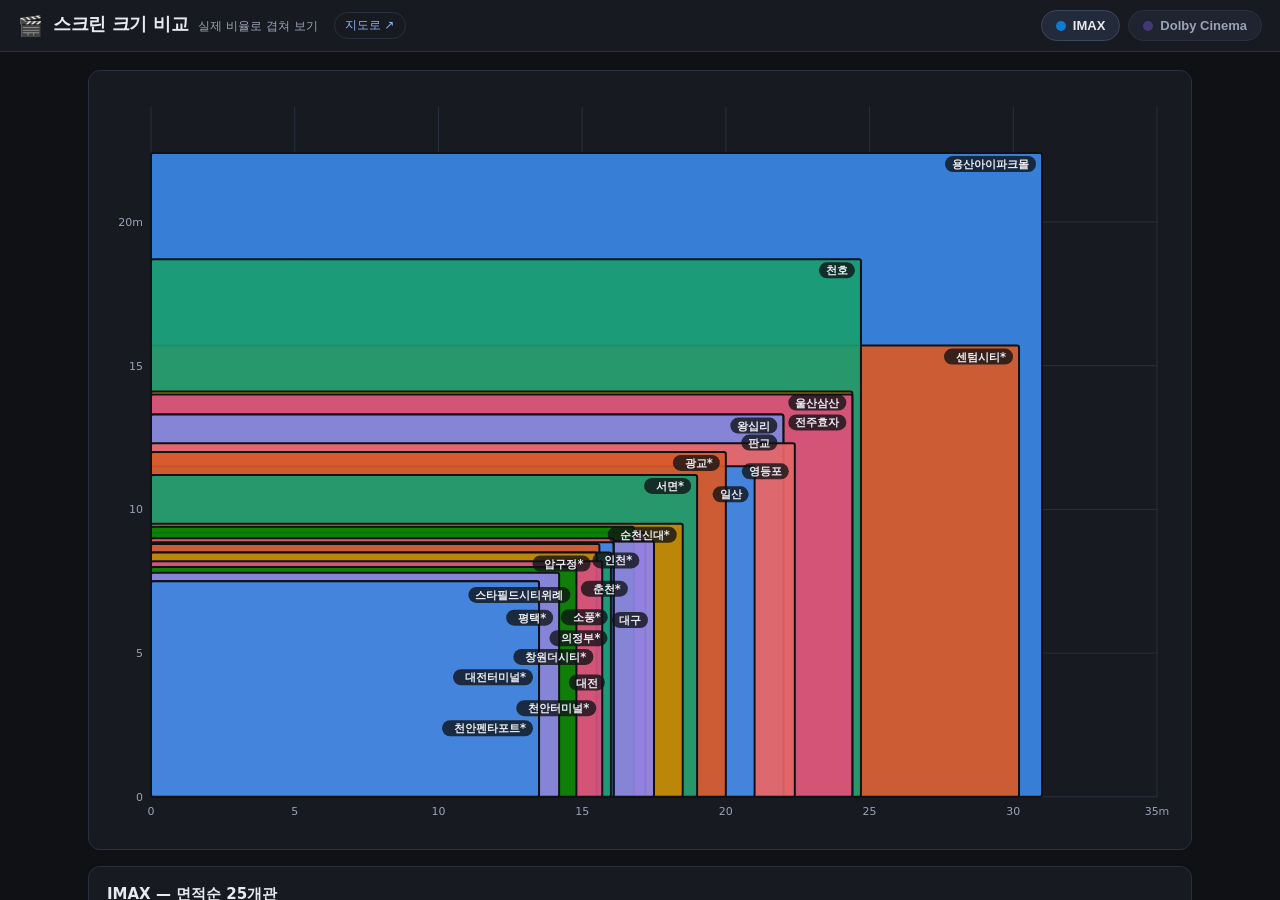
==== compare.html @ 35922bb2 "Add screen size comparison page (compare.html) Overlapping to-scale rectangles anchored at a shared " ====
<!DOCTYPE html>
<html lang="ko">
<head>
  <meta charset="UTF-8" />
  <meta name="viewport" content="width=device-width, initial-scale=1.0" />
  <title>스크린 크기 비교 — 전국 IMAX · Dolby Cinema</title>
  <meta name="description" content="대한민국 IMAX·Dolby Cinema 상영관 스크린 크기를 실제 비율로 겹쳐 비교합니다." />
  <link rel="stylesheet" href="css/style.css" />
</head>
<body>
  <header class="topbar">
    <div class="brand">
      <span class="brand-icon">🎬</span>
      <h1>스크린 크기 비교</h1>
      <span class="brand-sub">실제 비율로 겹쳐 보기</span>
      <a class="engine-switch" href="osm.html">지도로 ↗</a>
    </div>
    <nav class="filters" id="tabs" aria-label="특별관 종류 선택">
      <button class="filter-btn active" data-tab="IMAX">
        <span class="dot dot-imax"></span>IMAX
      </button>
      <button class="filter-btn" data-tab="DolbyCinema">
        <span class="dot dot-dolby"></span>Dolby Cinema
      </button>
    </nav>
  </header>

  <main class="cmp-wrap">
    <section class="cmp-chart-card">
      <div id="cmp-chart"></div>
      <div class="cmp-tooltip" id="cmp-tooltip" hidden></div>
    </section>

    <section class="cmp-list-card">
      <h2 id="cmp-list-title"></h2>
      <ol class="cmp-list" id="cmp-list"></ol>
      <div class="cmp-unknown" id="cmp-unknown"></div>
      <p class="cmp-foot">
        * 표시는 공식 발표가 아닌 커뮤니티 실측·추정치입니다. 스크린 수치 출처:
        각 멀티플렉스 공지, BOGO(@bogo.review) IMAX 인포그래픽(2024-12),
        chungjuhyun 님 돌비 시네마 비교(2025-08). 리뉴얼로 실제와 다를 수 있습니다.
      </p>
    </section>
  </main>

  <script src="js/compare.js"></script>
</body>
</html>
---- css/style.css ----
:root {
  --bg: #0f1115;
  --surface: #171a21;
  --surface-2: #1f2430;
  --border: #2a3040;
  --text: #e8eaf0;
  --text-dim: #9aa3b5;
  --imax: #0b7bd4;
  --screenx: #d62f3d;
  --dolby: #8b5cf6;
  --radius: 12px;
}

* { margin: 0; padding: 0; box-sizing: border-box; }

[hidden] { display: none !important; }

html, body {
  height: 100%;
  font-family: "Pretendard", "Apple SD Gothic Neo", "Noto Sans KR", system-ui, sans-serif;
  background: var(--bg);
  color: var(--text);
}

body { display: flex; flex-direction: column; }

/* ---------- Top bar ---------- */
.topbar {
  display: flex;
  align-items: center;
  justify-content: space-between;
  gap: 16px;
  padding: 10px 18px;
  background: var(--surface);
  border-bottom: 1px solid var(--border);
  flex-wrap: wrap;
  z-index: 20;
}

.brand { display: flex; align-items: baseline; gap: 10px; }
.brand-icon { font-size: 20px; align-self: center; }
.brand h1 { font-size: 18px; font-weight: 700; letter-spacing: -0.02em; }
.brand-sub { font-size: 12px; color: var(--text-dim); }

.filters { display: flex; gap: 8px; flex-wrap: wrap; }

.filter-btn {
  display: inline-flex;
  align-items: center;
  gap: 7px;
  padding: 7px 14px;
  border-radius: 999px;
  border: 1px solid var(--border);
  background: var(--surface-2);
  color: var(--text-dim);
  font-size: 13px;
  font-weight: 600;
  cursor: pointer;
  transition: all 0.15s ease;
}
.filter-btn.active { color: var(--text); border-color: #3d465c; background: #232a3a; }
.filter-btn:hover { border-color: #4a5570; }
.filter-btn .count { font-weight: 400; color: var(--text-dim); font-size: 12px; }

.dot { width: 10px; height: 10px; border-radius: 50%; display: inline-block; opacity: 0.35; }
.filter-btn.active .dot { opacity: 1; }
.dot-imax { background: var(--imax); }
.dot-screenx { background: var(--screenx); }
.dot-dolby { background: var(--dolby); }

/* ---------- Layout ---------- */
.layout { position: relative; flex: 1; min-height: 0; }
#map { position: absolute; inset: 0; background: #0c0e12; }

/* ---------- Marker ---------- */
.marker {
  display: flex;
  gap: 3px;
  padding: 5px 8px;
  border-radius: 999px;
  background: rgba(15, 17, 21, 0.92);
  border: 1px solid #3a4256;
  box-shadow: 0 2px 8px rgba(0, 0, 0, 0.45);
  cursor: pointer;
  white-space: nowrap;
  transform: translate(-50%, -50%);
  transition: transform 0.1s ease;
}
.marker:hover { border-color: #6b7897; }
.marker .m-dot { width: 11px; height: 11px; border-radius: 50%; }
.marker.selected { outline: 2px solid #fff; }

/* ---------- Panel ---------- */
.panel {
  position: absolute;
  top: 14px;
  left: 14px;
  bottom: 14px;
  width: min(400px, calc(100% - 28px));
  background: var(--surface);
  border: 1px solid var(--border);
  border-radius: var(--radius);
  box-shadow: 0 8px 30px rgba(0, 0, 0, 0.5);
  /* Leaflet 지도 페인(z-index 400~600)과 컨트롤(1000)보다 위에 있어야 한다 */
  z-index: 1100;
  overflow: hidden;
  display: flex;
  flex-direction: column;
}

.panel-close {
  position: absolute;
  top: 10px;
  right: 12px;
  width: 30px;
  height: 30px;
  border-radius: 8px;
  border: none;
  background: var(--surface-2);
  color: var(--text-dim);
  font-size: 18px;
  cursor: pointer;
  z-index: 2;
}
.panel-close:hover { color: var(--text); }

.panel-body { overflow-y: auto; padding: 20px; }

.theater-chain {
  font-size: 12px;
  font-weight: 700;
  color: var(--text-dim);
  letter-spacing: 0.06em;
}
.theater-name { font-size: 21px; font-weight: 800; margin: 2px 0 6px; letter-spacing: -0.02em; }
.theater-addr { font-size: 13px; color: var(--text-dim); line-height: 1.5; }
.theater-links { margin-top: 10px; display: flex; gap: 8px; }
.theater-links a {
  font-size: 12px;
  color: #8ab4f8;
  text-decoration: none;
  border: 1px solid var(--border);
  padding: 5px 10px;
  border-radius: 8px;
}
.theater-links a:hover { border-color: #4a5570; }

/* ---------- Auditorium spec cards ---------- */
.aud-list { margin-top: 18px; display: flex; flex-direction: column; gap: 12px; }

.aud-card {
  background: var(--surface-2);
  border: 1px solid var(--border);
  border-radius: var(--radius);
  padding: 14px 16px;
  border-left: 4px solid var(--border);
}
.aud-card.f-IMAX { border-left-color: var(--imax); }
.aud-card.f-ScreenX { border-left-color: var(--screenx); }
.aud-card.f-DolbyCinema { border-left-color: var(--dolby); }

.aud-head { display: flex; align-items: center; gap: 8px; margin-bottom: 10px; }
.aud-badge {
  font-size: 11px;
  font-weight: 800;
  padding: 3px 9px;
  border-radius: 6px;
  letter-spacing: 0.04em;
  color: #fff;
}
.f-IMAX .aud-badge { background: var(--imax); }
.f-ScreenX .aud-badge { background: var(--screenx); }
.f-DolbyCinema .aud-badge { background: var(--dolby); }
.aud-title { font-size: 14px; font-weight: 700; }

.spec-grid {
  display: grid;
  grid-template-columns: 72px 1fr;
  gap: 5px 12px;
  font-size: 13px;
}
.spec-grid dt { color: var(--text-dim); }
.spec-grid dd { color: var(--text); }

.aud-notes {
  margin-top: 10px;
  font-size: 12px;
  color: #c9d4ee;
  background: rgba(139, 156, 255, 0.08);
  border-radius: 8px;
  padding: 8px 10px;
  line-height: 1.5;
}

/* ---------- Map key notice (naver page only) ---------- */
.map-notice {
  position: absolute;
  inset: 0;
  display: flex;
  align-items: center;
  justify-content: center;
  background: rgba(10, 12, 16, 0.85);
  z-index: 1200;
}
.map-notice-card {
  max-width: 440px;
  margin: 20px;
  background: var(--surface);
  border: 1px solid var(--border);
  border-radius: var(--radius);
  padding: 26px 28px;
}
.map-notice-card h2 { font-size: 17px; margin-bottom: 10px; }
.map-notice-card p { font-size: 14px; color: var(--text-dim); line-height: 1.6; margin-bottom: 8px; }
.map-notice-card code {
  background: var(--surface-2);
  padding: 2px 6px;
  border-radius: 5px;
  font-size: 12.5px;
  color: #ffd479;
}
.map-notice-card a { color: #8ab4f8; }
.map-notice-card .small { font-size: 12.5px; }

/* ---------- Engine switch link ---------- */
.engine-switch {
  align-self: center;
  margin-left: 6px;
  font-size: 12px;
  color: #8ab4f8;
  text-decoration: none;
  border: 1px solid var(--border);
  padding: 4px 10px;
  border-radius: 999px;
  white-space: nowrap;
}
.engine-switch:hover { border-color: #4a5570; }

/* ---------- Leaflet (OSM page) tweaks ---------- */
.marker-anchor { background: none; border: none; }
.leaflet-container { background: #0c0e12; font: inherit; }

/* ---------- Compare page ---------- */
.cmp-wrap {
  flex: 1;
  overflow-y: auto;
  padding: 18px;
  display: flex;
  flex-direction: column;
  gap: 16px;
  max-width: 1140px;
  margin: 0 auto;
  width: 100%;
}
.cmp-chart-card, .cmp-list-card {
  background: var(--surface);
  border: 1px solid var(--border);
  border-radius: var(--radius);
  padding: 18px;
  position: relative;
}
#cmp-chart svg { width: 100%; height: auto; display: block; }
.cmp-rect { cursor: pointer; transition: fill-opacity 0.12s ease; }
.cmp-label { pointer-events: none; }

.cmp-tooltip {
  position: absolute;
  background: #0f1115;
  border: 1px solid #3d465c;
  border-radius: 8px;
  padding: 8px 11px;
  font-size: 12.5px;
  line-height: 1.5;
  pointer-events: none;
  z-index: 5;
  max-width: 160px;
}
.cmp-tooltip span { color: var(--text-dim); font-size: 11.5px; }

.cmp-list-card h2 { font-size: 15px; margin-bottom: 12px; }
.cmp-list {
  list-style: none;
  display: grid;
  grid-template-columns: repeat(auto-fill, minmax(280px, 1fr));
  gap: 4px 24px;
}
.cmp-row {
  display: flex;
  align-items: center;
  gap: 9px;
  padding: 5px 8px;
  border-radius: 8px;
  font-size: 13px;
  cursor: default;
}
.cmp-row.hover { background: var(--surface-2); }
.cmp-rank { color: var(--text-dim); font-size: 11px; width: 16px; text-align: right; }
.cmp-dot { width: 11px; height: 11px; border-radius: 3px; flex: none; }
.cmp-name { font-weight: 600; }
.cmp-name sup { color: var(--text-dim); }
.cmp-dim { color: var(--text-dim); margin-left: auto; font-variant-numeric: tabular-nums; }
.cmp-area { color: var(--text-dim); font-size: 11.5px; width: 52px; text-align: right; font-variant-numeric: tabular-nums; }
.cmp-unknown { margin-top: 12px; font-size: 12.5px; color: var(--text-dim); }
.cmp-foot { margin-top: 14px; font-size: 11.5px; color: var(--text-dim); line-height: 1.6; }

/* ---------- Mobile ---------- */
@media (max-width: 640px) {
  .topbar { padding: 10px 12px; }
  .brand-sub { display: none; }
  .panel {
    top: auto;
    left: 0;
    right: 0;
    bottom: 0;
    width: 100%;
    max-height: 62%;
    border-radius: var(--radius) var(--radius) 0 0;
  }
}
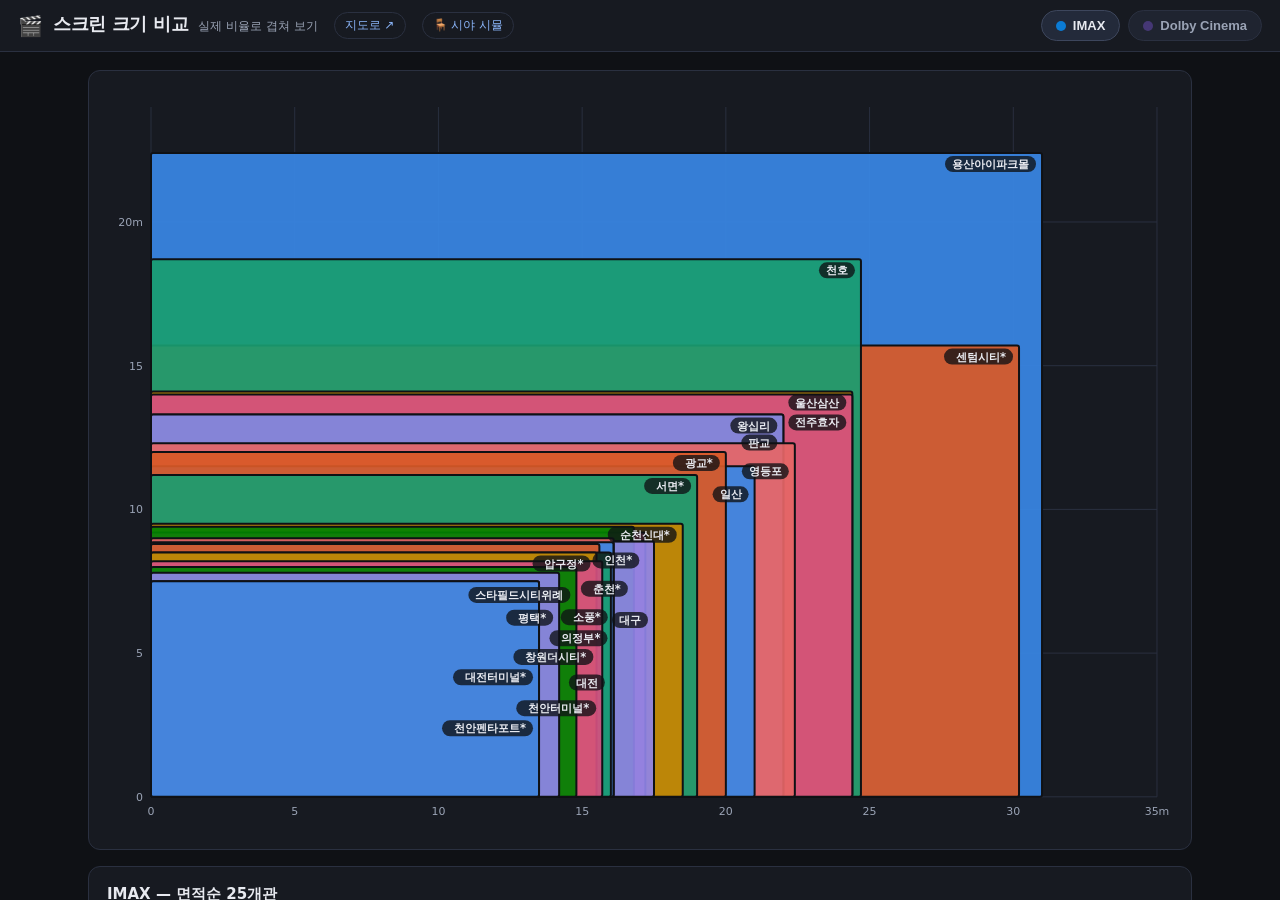
==== commit 058c576f: "Add per-seat view simulator for IMAX and Dolby auditoriums (sim.html) CSS-3D perspective render of t" ====
--- a/compare.html
+++ b/compare.html
@@ -14,6 +14,7 @@
       <h1>스크린 크기 비교</h1>
       <span class="brand-sub">실제 비율로 겹쳐 보기</span>
       <a class="engine-switch" href="osm.html">지도로 ↗</a>
+      <a class="engine-switch" href="sim.html">🪑 시야 시뮬</a>
     </div>
     <nav class="filters" id="tabs" aria-label="특별관 종류 선택">
       <button class="filter-btn active" data-tab="IMAX">
--- a/css/style.css
+++ b/css/style.css
@@ -182,6 +182,18 @@
 .spec-grid dt { color: var(--text-dim); }
 .spec-grid dd { color: var(--text); }
 
+.aud-sim-link {
+  display: inline-block;
+  margin-top: 10px;
+  font-size: 12px;
+  color: #8ab4f8;
+  text-decoration: none;
+  border: 1px solid var(--border);
+  padding: 5px 10px;
+  border-radius: 8px;
+}
+.aud-sim-link:hover { border-color: #4a5570; }
+
 .aud-notes {
   margin-top: 10px;
   font-size: 12px;
@@ -302,6 +314,123 @@
 .cmp-area { color: var(--text-dim); font-size: 11.5px; width: 52px; text-align: right; font-variant-numeric: tabular-nums; }
 .cmp-unknown { margin-top: 12px; font-size: 12.5px; color: var(--text-dim); }
 .cmp-foot { margin-top: 14px; font-size: 11.5px; color: var(--text-dim); line-height: 1.6; }
+
+/* ---------- Seat view simulator ---------- */
+.sim-wrap {
+  flex: 1;
+  overflow-y: auto;
+  padding: 18px;
+  display: flex;
+  flex-direction: column;
+  gap: 16px;
+  max-width: 1140px;
+  margin: 0 auto;
+  width: 100%;
+}
+.sim-card {
+  background: var(--surface);
+  border: 1px solid var(--border);
+  border-radius: var(--radius);
+  padding: 16px 18px;
+}
+.sim-select {
+  background: var(--surface-2);
+  color: var(--text);
+  border: 1px solid var(--border);
+  border-radius: 8px;
+  padding: 7px 10px;
+  font-size: 13px;
+  max-width: 320px;
+}
+.sim-h2 { font-size: 15px; margin-bottom: 10px; }
+.sim-sub { font-size: 12px; color: var(--text-dim); font-weight: 400; }
+
+.sim-view {
+  position: relative;
+  height: 400px;
+  border-radius: 10px;
+  overflow: hidden;
+  background: radial-gradient(ellipse at 50% 30%, #10141d 0%, #05070b 75%);
+  perspective-origin: 50% 50%;
+}
+.sim-scene {
+  position: absolute;
+  inset: 0;
+  transform-style: preserve-3d;
+}
+.sim-plane {
+  position: absolute;
+  left: 50%;
+  top: 50%;
+  backface-visibility: hidden;
+}
+.sim-seat-label {
+  position: absolute;
+  left: 12px;
+  bottom: 10px;
+  font-size: 12px;
+  color: var(--text-dim);
+  background: rgba(15,17,21,0.8);
+  padding: 4px 10px;
+  border-radius: 999px;
+  border: 1px solid var(--border);
+}
+
+.sim-metrics { margin-top: 14px; display: flex; flex-wrap: wrap; gap: 14px; align-items: flex-start; }
+.sim-score {
+  font-size: 15px;
+  border: 1px solid;
+  border-radius: 10px;
+  padding: 10px 14px;
+  min-width: 120px;
+  text-align: center;
+}
+.sim-score b { font-size: 22px; display: block; }
+.sim-sweet-tag { color: #ffd479; font-size: 12px; }
+.sim-mgrid {
+  display: grid;
+  grid-template-columns: 110px 1fr;
+  gap: 4px 12px;
+  font-size: 13px;
+  flex: 1;
+  min-width: 260px;
+}
+.sim-mgrid dt { color: var(--text-dim); }
+.sim-hint { color: var(--text-dim); font-size: 11.5px; }
+
+.sim-map { overflow-x: auto; padding-bottom: 6px; }
+.sim-screenbar {
+  background: linear-gradient(#3a4b6b, #232b3d);
+  color: #cfd8ee;
+  text-align: center;
+  font-size: 11px;
+  letter-spacing: 0.2em;
+  border-radius: 4px 4px 12px 12px;
+  padding: 4px 0;
+  margin: 0 auto 14px;
+  width: 72%;
+  min-width: 300px;
+}
+.sim-row { display: flex; align-items: center; gap: 3px; margin-bottom: 3px; width: max-content; margin-inline: auto; }
+.sim-row.sweet .sim-rowlabel { color: #ffd479; }
+.sim-row.sweet .sim-rowlabel::after { content: " ◇"; }
+.sim-rowlabel { width: 34px; font-size: 11px; color: var(--text-dim); text-align: right; padding-right: 6px; flex: none; }
+.sim-aisle { width: 14px; flex: none; }
+.sim-seat {
+  width: 14px;
+  height: 13px;
+  border: none;
+  border-radius: 3px 3px 1px 1px;
+  cursor: pointer;
+  padding: 0;
+  flex: none;
+}
+.sim-seat:hover { outline: 1px solid #cfd8ee; }
+.sim-seat.sel { outline: 2px solid #ffffff; outline-offset: 1px; }
+.sim-legend { display: flex; align-items: center; gap: 8px; margin-top: 10px; font-size: 11.5px; color: var(--text-dim); }
+.sim-ramp { width: 90px; height: 8px; border-radius: 4px; background: linear-gradient(90deg, #1e3a5f, #62b0ff); }
+.sim-legend-sweet { margin-left: auto; color: #ffd479; }
+.sim-foot { margin-top: 10px; font-size: 11.5px; color: var(--text-dim); line-height: 1.6; }
 
 /* ---------- Mobile ---------- */
 @media (max-width: 640px) {
